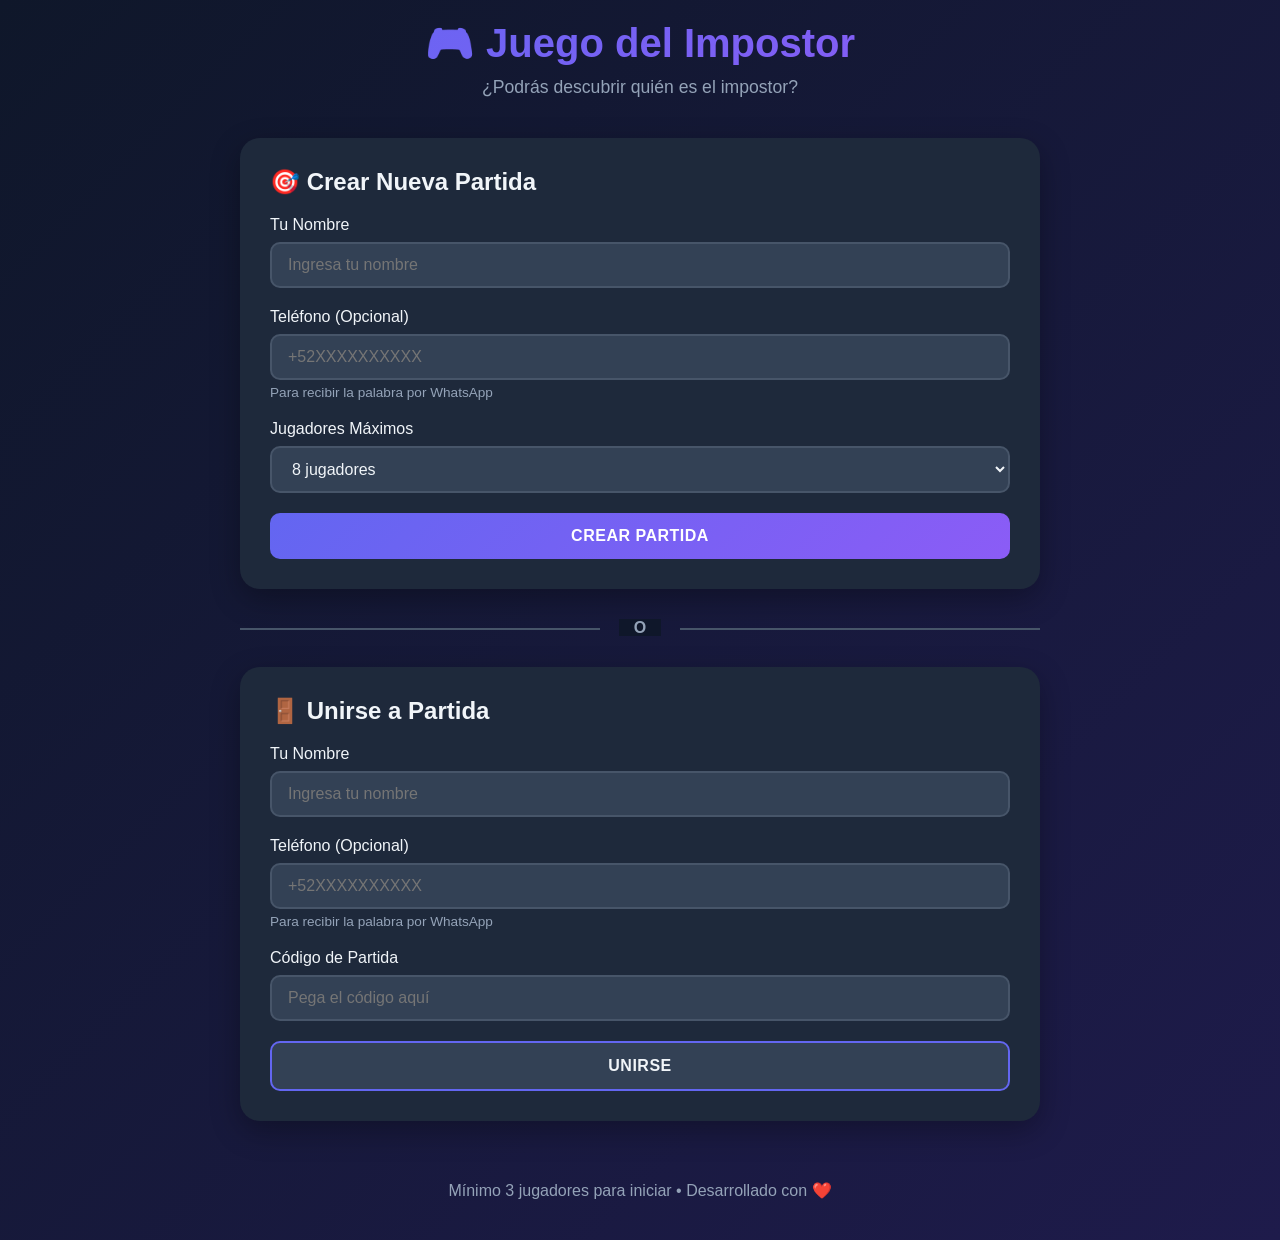
==== public/game.html @ f29cc6cb "feat: Add WhatsApp integration, MongoDB support, and frontend" ====
<!DOCTYPE html>
<html lang="es">
<head>
    <meta charset="UTF-8">
    <meta name="viewport" content="width=device-width, initial-scale=1.0">
    <title>Sala de Juego 🎮</title>
    <link rel="stylesheet" href="styles.css">
</head>
<body>
    <div class="container">
        <header>
            <h1>🎮 Sala de Juego</h1>
            <div class="game-code">
                <span>Código: </span>
                <strong id="gameCode">-</strong>
                <button id="copyCodeBtn" class="btn-icon" title="Copiar código">📋</button>
            </div>
        </header>

        <!-- Sala de Espera -->
        <div id="waitingRoom" class="section">
            <div class="card">
                <h2>⏳ Esperando Jugadores...</h2>
                <p class="player-count">
                    <span id="currentPlayers">0</span> / <span id="maxPlayers">0</span> jugadores
                </p>
                
                <div id="playersList" class="players-list">
                    <!-- Los jugadores se agregarán dinámicamente -->
                </div>

                <div class="actions" id="hostActions" style="display: none;">
                    <div class="form-group">
                        <label for="roundWord">Palabra para esta ronda</label>
                        <input type="text" id="roundWord" placeholder="Ej: PIZZA, GATO, PLAYA..." required>
                    </div>
                    <button id="startRoundBtn" class="btn btn-primary">Iniciar Ronda 🚀</button>
                </div>

                <p class="info-text" id="waitingMessage">
                    Comparte el código con tus amigos para que se unan
                </p>
            </div>
        </div>

        <!-- Juego en Progreso -->
        <div id="gameInProgress" class="section" style="display: none;">
            <div class="card">
                <h2>🎯 Tu Palabra Secreta</h2>
                
                <div id="wordReveal" class="word-reveal">
                    <button id="revealWordBtn" class="btn btn-reveal">
                        👁️ Ver Mi Palabra
                    </button>
                </div>

                <div id="wordDisplay" class="word-display" style="display: none;">
                    <div class="word-card">
                        <h3 id="playerWord">CARGANDO...</h3>
                        <p id="roleText">-</p>
                    </div>
                    
                    <div class="game-instructions">
                        <h4>📝 Instrucciones:</h4>
                        <ul id="instructions">
                            <li>Todos tienen la misma palabra excepto el impostor</li>
                            <li>El impostor debe adivinar cuál es la palabra real</li>
                            <li>Los demás deben descubrir quién es el impostor</li>
                            <li>Hagan preguntas por turnos para descubrirse</li>
                        </ul>
                    </div>
                </div>

                <div class="players-info">
                    <h4>👥 Jugadores en esta partida:</h4>
                    <div id="gamePlayersList" class="players-grid">
                        <!-- Se llenará dinámicamente -->
                    </div>
                </div>

                <button id="newRoundBtn" class="btn btn-secondary" style="display: none;">
                    Nueva Ronda
                </button>
            </div>
        </div>

        <footer>
            <button id="leaveGameBtn" class="btn btn-danger">Salir del Juego</button>
        </footer>
    </div>

    <!-- Modal de Carga -->
    <div id="loadingModal" class="modal">
        <div class="modal-content">
            <div class="loader"></div>
            <p>Cargando...</p>
        </div>
    </div>

    <script src="game.js"></script>
</body>
</html>
---- public/styles.css ----
:root {
    --primary-color: #6366f1;
    --secondary-color: #8b5cf6;
    --danger-color: #ef4444;
    --success-color: #10b981;
    --warning-color: #f59e0b;
    --background: #0f172a;
    --surface: #1e293b;
    --card: #334155;
    --text: #f1f5f9;
    --text-secondary: #94a3b8;
    --border: #475569;
}

* {
    margin: 0;
    padding: 0;
    box-sizing: border-box;
}

body {
    font-family: 'Segoe UI', Tahoma, Geneva, Verdana, sans-serif;
    background: linear-gradient(135deg, var(--background) 0%, #1e1b4b 100%);
    color: var(--text);
    min-height: 100vh;
    padding: 20px;
}

.container {
    max-width: 800px;
    margin: 0 auto;
}

/* Header */
header {
    text-align: center;
    margin-bottom: 40px;
    animation: fadeIn 0.5s ease-in;
}

header h1 {
    font-size: 2.5rem;
    margin-bottom: 10px;
    background: linear-gradient(135deg, var(--primary-color), var(--secondary-color));
    -webkit-background-clip: text;
    -webkit-text-fill-color: transparent;
    background-clip: text;
}

.subtitle {
    color: var(--text-secondary);
    font-size: 1.1rem;
}

.game-code {
    display: flex;
    align-items: center;
    justify-content: center;
    gap: 10px;
    margin-top: 15px;
    padding: 15px;
    background: var(--surface);
    border-radius: 10px;
    border: 2px dashed var(--primary-color);
}

.game-code strong {
    font-size: 1.5rem;
    color: var(--primary-color);
    letter-spacing: 2px;
}

/* Cards */
.card {
    background: var(--surface);
    border-radius: 20px;
    padding: 30px;
    margin-bottom: 20px;
    box-shadow: 0 10px 30px rgba(0, 0, 0, 0.3);
    animation: slideUp 0.5s ease-out;
}

.card h2 {
    margin-bottom: 20px;
    color: var(--text);
}

/* Forms */
.form-group {
    margin-bottom: 20px;
}

.form-group label {
    display: block;
    margin-bottom: 8px;
    color: var(--text);
    font-weight: 500;
}

.form-group input,
.form-group select {
    width: 100%;
    padding: 12px 16px;
    border: 2px solid var(--border);
    border-radius: 10px;
    background: var(--card);
    color: var(--text);
    font-size: 1rem;
    transition: all 0.3s ease;
}

.form-group input:focus,
.form-group select:focus {
    outline: none;
    border-color: var(--primary-color);
    box-shadow: 0 0 0 3px rgba(99, 102, 241, 0.1);
}

.form-group small {
    display: block;
    margin-top: 5px;
    color: var(--text-secondary);
    font-size: 0.85rem;
}

/* Buttons */
.btn {
    padding: 14px 28px;
    border: none;
    border-radius: 10px;
    font-size: 1rem;
    font-weight: 600;
    cursor: pointer;
    transition: all 0.3s ease;
    width: 100%;
    text-transform: uppercase;
    letter-spacing: 0.5px;
}

.btn-primary {
    background: linear-gradient(135deg, var(--primary-color), var(--secondary-color));
    color: white;
}

.btn-primary:hover {
    transform: translateY(-2px);
    box-shadow: 0 10px 20px rgba(99, 102, 241, 0.3);
}

.btn-secondary {
    background: var(--card);
    color: var(--text);
    border: 2px solid var(--primary-color);
}

.btn-secondary:hover {
    background: var(--primary-color);
    transform: translateY(-2px);
}

.btn-danger {
    background: var(--danger-color);
    color: white;
}

.btn-danger:hover {
    background: #dc2626;
    transform: translateY(-2px);
}

.btn-reveal {
    background: linear-gradient(135deg, var(--warning-color), #f97316);
    color: white;
    font-size: 1.2rem;
    padding: 20px 40px;
}

.btn-icon {
    background: var(--primary-color);
    color: white;
    border: none;
    padding: 8px 12px;
    border-radius: 8px;
    cursor: pointer;
    font-size: 1.2rem;
    transition: all 0.3s ease;
}

.btn-icon:hover {
    background: var(--secondary-color);
    transform: scale(1.1);
}

/* Divider */
.divider {
    text-align: center;
    margin: 30px 0;
    position: relative;
}

.divider::before,
.divider::after {
    content: '';
    position: absolute;
    top: 50%;
    width: 45%;
    height: 2px;
    background: var(--border);
}

.divider::before {
    left: 0;
}

.divider::after {
    right: 0;
}

.divider span {
    background: var(--background);
    padding: 0 15px;
    color: var(--text-secondary);
    font-weight: 600;
}

/* Players List */
.players-list,
.players-grid {
    display: grid;
    grid-template-columns: repeat(auto-fill, minmax(200px, 1fr));
    gap: 15px;
    margin: 20px 0;
}

.player-item {
    background: var(--card);
    padding: 15px;
    border-radius: 10px;
    display: flex;
    align-items: center;
    gap: 10px;
    border: 2px solid transparent;
    transition: all 0.3s ease;
}

.player-item:hover {
    border-color: var(--primary-color);
    transform: translateY(-2px);
}

.player-item.host {
    border-color: var(--warning-color);
}

.player-avatar {
    width: 40px;
    height: 40px;
    border-radius: 50%;
    background: linear-gradient(135deg, var(--primary-color), var(--secondary-color));
    display: flex;
    align-items: center;
    justify-content: center;
    font-size: 1.2rem;
}

.player-info {
    flex: 1;
}

.player-name {
    font-weight: 600;
    color: var(--text);
}

.player-badge {
    font-size: 0.75rem;
    color: var(--warning-color);
    font-weight: 600;
}

/* Word Display */
.word-reveal {
    text-align: center;
    padding: 40px 20px;
}

.word-display {
    animation: fadeIn 0.5s ease-in;
}

.word-card {
    background: linear-gradient(135deg, var(--primary-color), var(--secondary-color));
    padding: 40px;
    border-radius: 20px;
    text-align: center;
    margin-bottom: 30px;
    box-shadow: 0 20px 40px rgba(99, 102, 241, 0.3);
}

.word-card h3 {
    font-size: 3rem;
    margin-bottom: 10px;
    text-transform: uppercase;
    letter-spacing: 3px;
}

.word-card p {
    font-size: 1.2rem;
    opacity: 0.9;
}

.game-instructions {
    background: var(--card);
    padding: 20px;
    border-radius: 10px;
    margin-bottom: 20px;
}

.game-instructions h4 {
    margin-bottom: 15px;
    color: var(--primary-color);
}

.game-instructions ul {
    list-style: none;
    padding-left: 0;
}

.game-instructions li {
    padding: 10px 0;
    padding-left: 30px;
    position: relative;
}

.game-instructions li::before {
    content: '✓';
    position: absolute;
    left: 0;
    color: var(--success-color);
    font-weight: bold;
}

/* Player Count */
.player-count {
    font-size: 2rem;
    font-weight: bold;
    text-align: center;
    color: var(--primary-color);
    margin: 20px 0;
}

.info-text {
    text-align: center;
    color: var(--text-secondary);
    margin-top: 20px;
}

.players-info h4 {
    margin-bottom: 15px;
    color: var(--text);
}

/* Footer */
footer {
    text-align: center;
    margin-top: 40px;
    padding: 20px;
    color: var(--text-secondary);
}

/* Modal */
.modal {
    display: none;
    position: fixed;
    top: 0;
    left: 0;
    width: 100%;
    height: 100%;
    background: rgba(0, 0, 0, 0.8);
    backdrop-filter: blur(5px);
    z-index: 1000;
    align-items: center;
    justify-content: center;
}

.modal.active {
    display: flex;
}

.modal-content {
    background: var(--surface);
    padding: 40px;
    border-radius: 20px;
    text-align: center;
}

/* Loader */
.loader {
    width: 50px;
    height: 50px;
    border: 5px solid var(--border);
    border-top-color: var(--primary-color);
    border-radius: 50%;
    animation: spin 1s linear infinite;
    margin: 0 auto 20px;
}

/* Animations */
@keyframes fadeIn {
    from {
        opacity: 0;
    }
    to {
        opacity: 1;
    }
}

@keyframes slideUp {
    from {
        opacity: 0;
        transform: translateY(20px);
    }
    to {
        opacity: 1;
        transform: translateY(0);
    }
}

@keyframes spin {
    to {
        transform: rotate(360deg);
    }
}

/* Responsive */
@media (max-width: 768px) {
    header h1 {
        font-size: 2rem;
    }

    .card {
        padding: 20px;
    }

    .players-list,
    .players-grid {
        grid-template-columns: 1fr;
    }

    .word-card h3 {
        font-size: 2rem;
    }
}
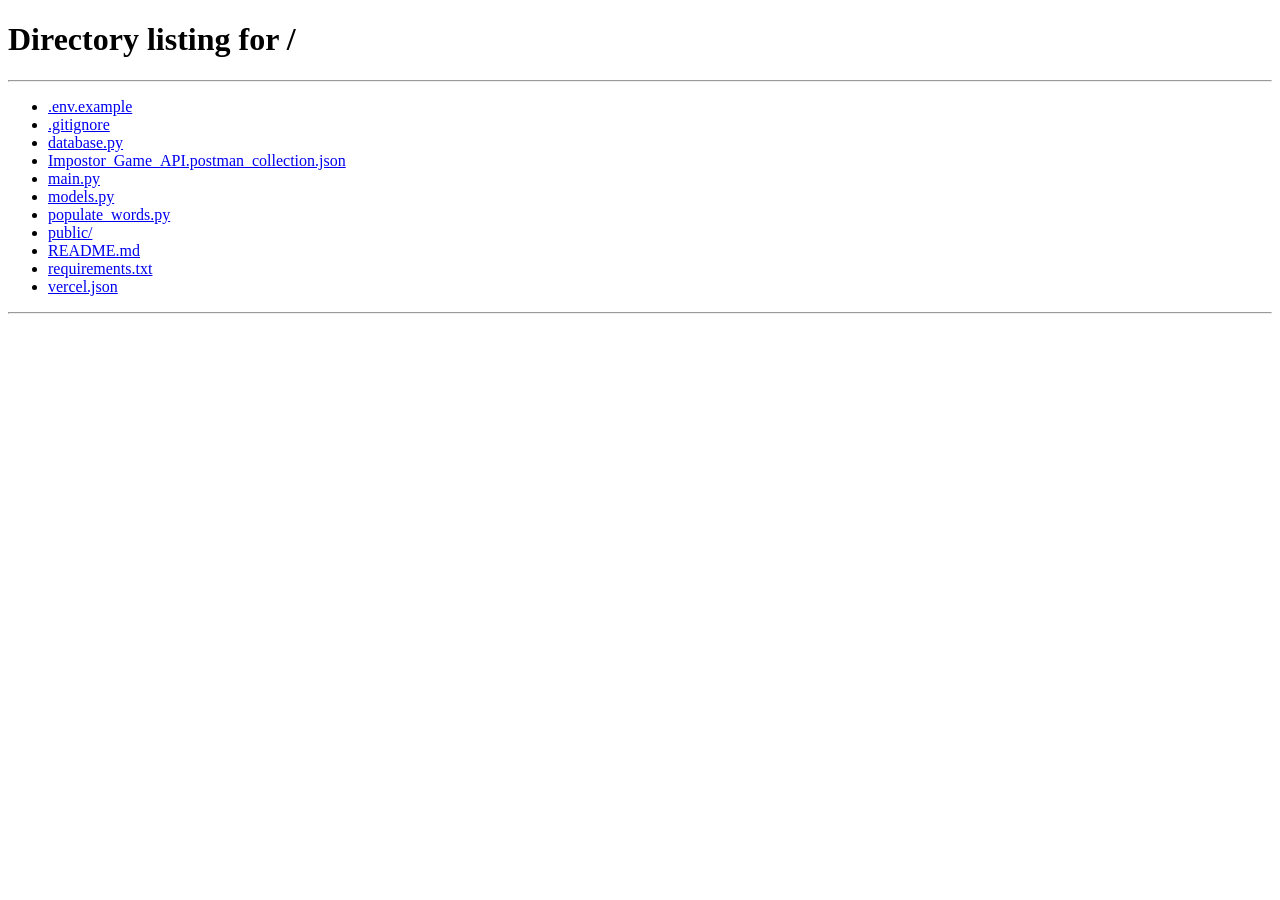
==== commit 42b52aa7: "Refactor game setup: Remove phone number fields, update redirects, and enhance game state management" ====
--- a/public/game.html
+++ b/public/game.html
@@ -30,10 +30,9 @@
                 </div>
 
                 <div class="actions" id="hostActions" style="display: none;">
-                    <div class="form-group">
-                        <label for="roundWord">Palabra para esta ronda</label>
-                        <input type="text" id="roundWord" placeholder="Ej: PIZZA, GATO, PLAYA..." required>
-                    </div>
+                    <p class="info-text" style="margin-bottom: 15px;">
+                        🎲 Se seleccionará automáticamente una palabra aleatoria de la base de datos
+                    </p>
                     <button id="startRoundBtn" class="btn btn-primary">Iniciar Ronda 🚀</button>
                 </div>
 
--- a/public/styles.css
+++ b/public/styles.css
@@ -432,6 +432,106 @@
     }
 }
 
+/* Hint Box */
+.hint-box {
+    margin-top: 20px;
+    padding: 15px;
+    background: rgba(251, 191, 36, 0.1);
+    border-left: 4px solid var(--warning-color);
+    border-radius: 8px;
+    color: var(--warning-color);
+}
+
+.hint-box strong {
+    display: block;
+    margin-bottom: 8px;
+    font-size: 1.1rem;
+}
+
+/* Words Management */
+.words-list {
+    display: grid;
+    grid-template-columns: repeat(auto-fill, minmax(300px, 1fr));
+    gap: 20px;
+}
+
+.word-item {
+    background: var(--card);
+    padding: 20px;
+    border-radius: 12px;
+    border: 2px solid var(--border);
+    transition: transform 0.3s ease, border-color 0.3s ease;
+}
+
+.word-item:hover {
+    transform: translateY(-5px);
+    border-color: var(--primary-color);
+}
+
+.word-header {
+    display: flex;
+    justify-content: space-between;
+    align-items: center;
+    margin-bottom: 15px;
+}
+
+.word-header h3 {
+    font-size: 1.5rem;
+    color: var(--primary-color);
+    margin: 0;
+}
+
+.difficulty-badge {
+    padding: 5px 12px;
+    border-radius: 20px;
+    font-size: 0.75rem;
+    font-weight: bold;
+    text-transform: uppercase;
+}
+
+.difficulty-badge.easy {
+    background: rgba(16, 185, 129, 0.2);
+    color: var(--success-color);
+}
+
+.difficulty-badge.medium {
+    background: rgba(245, 158, 11, 0.2);
+    color: var(--warning-color);
+}
+
+.difficulty-badge.hard {
+    background: rgba(239, 68, 68, 0.2);
+    color: var(--danger-color);
+}
+
+.word-hint {
+    color: var(--text-secondary);
+    margin-bottom: 10px;
+    font-size: 0.95rem;
+}
+
+.word-category {
+    color: var(--text-secondary);
+    font-size: 0.85rem;
+    margin-bottom: 15px;
+}
+
+.btn-delete {
+    background: var(--danger-color);
+    color: white;
+    border: none;
+    padding: 8px 16px;
+    border-radius: 8px;
+    cursor: pointer;
+    font-size: 0.9rem;
+    transition: background 0.3s ease;
+    width: 100%;
+}
+
+.btn-delete:hover {
+    background: #dc2626;
+}
+
 /* Responsive */
 @media (max-width: 768px) {
     header h1 {
